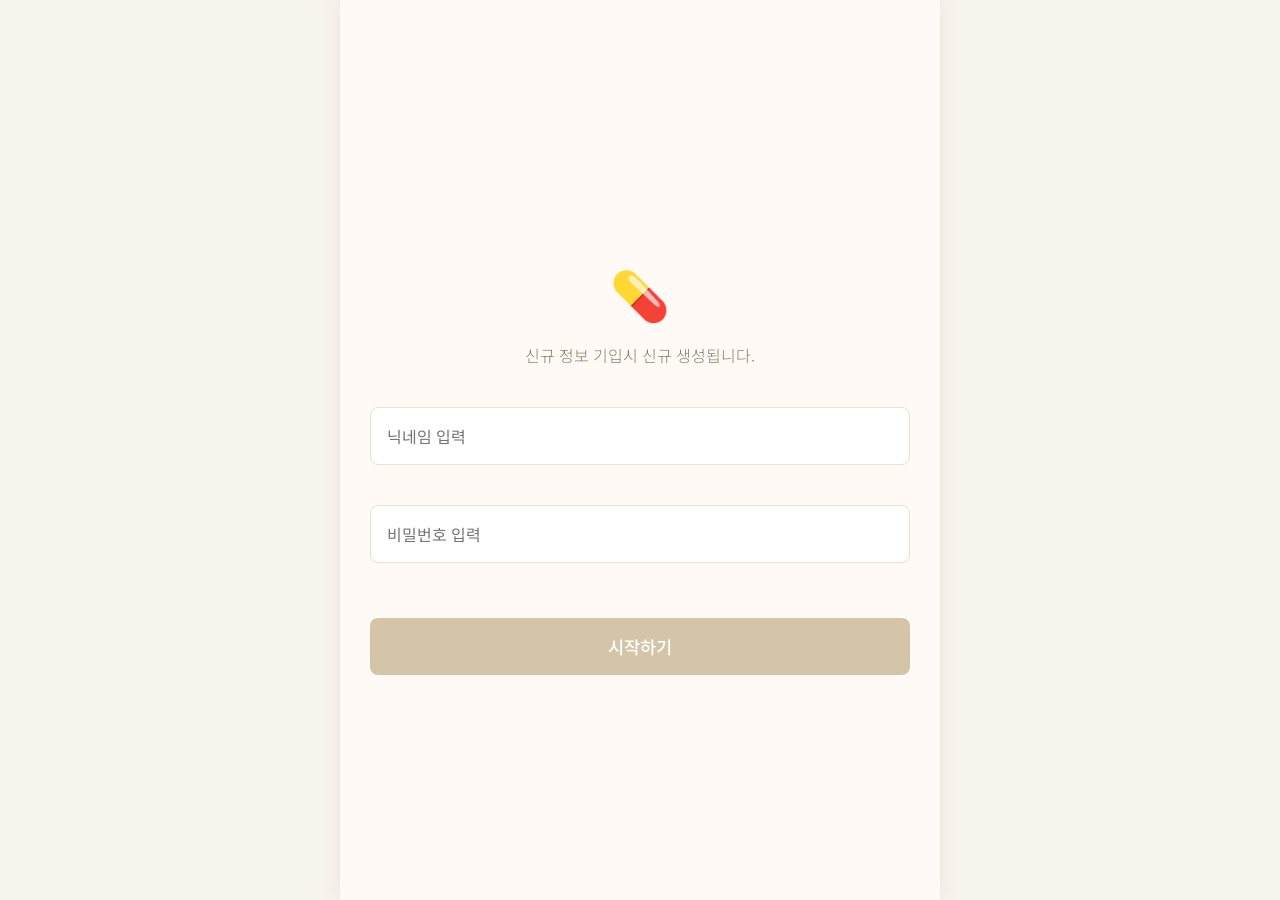
==== index.html @ 902810c0 "Add files via upload" ====
<!DOCTYPE html>
<html lang="ko">
<head>
    <meta charset="UTF-8">
    <meta name="viewport" content="width=device-width, initial-scale=1.0">
    <title>💊</title>
    <link rel="preconnect" href="https://fonts.googleapis.com">
    <link rel="preconnect" href="https://fonts.gstatic.com" crossorigin>
    <link href="https://fonts.googleapis.com/css2?family=Noto+Sans+KR:wght@300;400;500;700&display=swap" rel="stylesheet">
    <style>
        /* --- CSS 디자인 (아이보리 톤앤톤 & 미니멀리즘) --- */
        :root {
            --bg-color: #f7f3ed;
            --container-bg: #fffaf5;
            --text-main: #5d5446;
            --text-sub: #8b7e66;
            --border-color: #e9e2d0;
            --accent-color: #d4c4a8;
            --accent-hover: #c4b395;
            --danger: #e2a095;
        }

        * { box-sizing: border-box; }
        
        body { 
            background-color: var(--bg-color); 
            color: var(--text-main); 
            font-family: 'Noto Sans KR', sans-serif; 
            margin: 0; 
            padding: 0; 
        }

        .container { 
            max-width: 600px; 
            margin: 0 auto; 
            min-height: 100vh; 
            background-color: var(--container-bg); 
            box-shadow: 0 0 20px rgba(139, 126, 102, 0.1); 
            display: flex; 
            flex-direction: column; 
            position: relative;
        }

        .header { 
            padding: 20px; 
            border-bottom: 1px solid var(--border-color); 
            display: flex; 
            justify-content: space-between; 
            align-items: center; 
            background: var(--container-bg);
            position: sticky;
            top: 0;
            z-index: 20;
        }
        .header h2 { margin: 0; font-size: 1.1rem; font-weight: 500; }
        
        button { 
            background-color: var(--accent-color); 
            color: #fff; 
            border: none; 
            padding: 10px 15px; 
            border-radius: 6px; 
            cursor: pointer; 
            font-weight: 500; 
            font-family: inherit;
            transition: 0.2s;
        }
        button:hover { background-color: var(--accent-hover); }
        
        /* 로그인 화면 */
        .login-box { padding: 40px 30px; text-align: center; margin: auto 0; }
        .login-box h1 { font-size: 3rem; margin-bottom: 10px; font-weight: 700; }
        .login-box p { color: var(--text-sub); margin-bottom: 40px; font-weight: 300; }
        .login-box input { 
            width: 100%; padding: 16px; margin-bottom: 5px; 
            border: 1px solid var(--border-color); border-radius: 8px; 
            background: #fff; font-size: 1rem; font-family: inherit;
        }
        .login-box input:focus { outline: none; border-color: var(--accent-color); }
        
        /* 흔들림 효과 및 에러 스타일 */
        .shake { animation: shake 0.4s ease-in-out; }
        @keyframes shake {
            0% { transform: translateX(0); }
            25% { transform: translateX(-5px); }
            50% { transform: translateX(5px); }
            75% { transform: translateX(-5px); }
            100% { transform: translateX(0); }
        }
        .error-border { border-color: var(--danger) !important; }
        .error-text { color: var(--danger); font-size: 0.85rem; height: 20px; margin-bottom: 15px; text-align: left; }

        .login-box button { width: 100%; padding: 16px; font-size: 1.1rem; border-radius: 8px; margin-top: 10px;}
        
        /* 검색창 */
        .search-container { padding: 15px 20px; background: white; border-bottom: 1px solid var(--border-color); position: sticky; top: 71px; z-index: 10;}
        .search-input { width: 100%; padding: 12px 15px; border: 1px solid var(--accent-color); border-radius: 8px; font-size: 1rem; font-family: inherit; outline:none; }
        .search-input:focus { box-shadow: 0 0 0 2px rgba(212, 196, 168, 0.3); }

        /* 쇼핑 화면: 카테고리 아코디언 및 상품 목록 */
        .accordion { 
            background-color: #fdf8f2; color: var(--text-main); cursor: pointer; 
            padding: 18px 20px; width: 100%; text-align: left; border: none; 
            outline: none; border-bottom: 1px solid var(--border-color); 
            font-weight: 500; font-size: 1rem; display:flex; 
            justify-content: space-between; align-items: center; 
        }
        .accordion::after { content: '▼'; font-size: 0.8rem; color: var(--accent-color); transition: 0.3s; }
        .accordion.active::after { content: '▲'; }
        
        .panel { padding: 0; background-color: white; display: none; }
        
        .product-row { 
            display: flex; justify-content: space-between; align-items: center; 
            padding: 18px 20px; border-bottom: 1px solid #f2ece4; 
        }
        .product-row:last-child { border-bottom: none; }
        .p-name { font-weight: 500; margin-bottom: 6px; font-size: 1rem; }
        .p-meta { font-size: 0.85rem; color: var(--text-sub); font-weight: 300;}
        
        .qty-control { 
            display: flex; align-items: center; border: 1px solid var(--border-color); 
            border-radius: 6px; overflow: hidden; background: #fff;
        }
        .qty-control button { 
            background: transparent; color: var(--text-main); padding: 8px 15px; 
            border-radius: 0; font-size: 1.2rem; 
        }
        .qty-control button:hover { background: #fdf8f2; }
        .qty-control input { 
            width: 45px; text-align: center; border: none; 
            border-left: 1px solid var(--border-color); border-right: 1px solid var(--border-color); 
            padding: 10px 0; font-family: inherit; font-size: 1rem; font-weight: 500;
            color: var(--text-main); -moz-appearance: textfield; 
        }
        .qty-control input::-webkit-outer-spin-button, .qty-control input::-webkit-inner-spin-button { -webkit-appearance: none; margin: 0; }
        
        .sticky-footer { 
            position: sticky; bottom: 0; background: var(--container-bg); 
            border-top: 1px solid var(--border-color); padding: 20px; 
            display: flex; justify-content: space-between; align-items: center; 
            box-shadow: 0 -10px 20px rgba(139, 126, 102, 0.05); margin-top: auto; z-index: 20;
        }
        .total-price { font-size: 1rem; color: var(--text-sub); }
        .total-price span { color: var(--text-main); font-size: 1.4rem; font-weight: 700; display: block; margin-top: 5px;}
        .btn-confirm { padding: 15px 30px; font-size: 1.1rem; border-radius: 30px; }

        /* 장바구니 모달 팝업 */
        .modal-overlay {
            position: fixed; top: 0; left: 0; width: 100%; height: 100%;
            background: rgba(0,0,0,0.5); z-index: 100;
            display: flex; justify-content: center; align-items: flex-end; 
        }
        .modal-content {
            background: #fff; width: 100%; max-width: 600px; max-height: 85vh;
            border-radius: 20px 20px 0 0; display: flex; flex-direction: column;
            animation: slideUp 0.3s ease-out; box-shadow: 0 -5px 20px rgba(0,0,0,0.1);
        }
        .modal-header {
            padding: 20px; border-bottom: 1px solid var(--border-color);
            display: flex; justify-content: space-between; align-items: center;
        }
        .modal-body {
            padding: 20px; overflow-y: auto; flex-grow: 1; background: #f9fbf7;
        }
        .close-btn { background: transparent; color: var(--text-main); font-size: 1.5rem; padding: 0; margin: 0; font-weight:300;}
        .close-btn:hover { background: transparent; color: var(--danger); }
        
        .cart-item { background: white; padding: 15px; border-radius: 8px; margin-bottom: 10px; border: 1px solid #e2e8db; display: flex; justify-content: space-between; align-items: center; box-shadow: 0 2px 4px rgba(0,0,0,0.02);}
        .btn-delete-item { background-color: transparent; color: var(--danger); border: 1px solid var(--danger); padding: 8px 12px; border-radius: 6px; cursor: pointer; font-size: 0.9rem; font-weight:700; margin-left: 8px;}
        .btn-delete-item:hover { background-color: var(--danger); color: white;}

        @keyframes slideUp { from {transform: translateY(100%);} to {transform: translateY(0);} }

        /* 관리자 화면 */
        .tabs { display: flex; border-bottom: 1px solid var(--border-color); background: #fdf8f2; }
        .tabs button { flex: 1; border-radius: 0; background: transparent; color: var(--text-sub); border-bottom: 3px solid transparent; padding: 15px 0;}
        .tabs button.active { color: var(--text-main); border-bottom: 3px solid var(--accent-color); font-weight: 700; }
        
        .admin-content { padding: 20px; flex-grow:1; overflow-y:auto; }
        .add-form { display: flex; flex-direction: column; gap: 10px; margin-bottom: 30px; padding: 20px; background: #fdf8f2; border-radius: 8px; border: 1px solid var(--border-color); }
        .add-form input { padding: 12px; border: 1px solid var(--border-color); border-radius: 6px; font-family: inherit;}
        
        .section-header { display: flex; justify-content: space-between; align-items: center; border-bottom: 2px solid var(--border-color); padding-bottom: 12px; margin-bottom: 15px; margin-top: 30px;}
        .section-header h3 { margin: 0; font-weight: 500; }
        .header-actions { display: flex; gap: 8px; }
        
        .btn-danger { background-color: var(--danger); }
        .btn-danger:hover { background-color: #d18f84; }
        .btn-outline { background-color: transparent; border: 1px solid var(--border-color); color: var(--text-main); }
        .btn-outline:hover { background-color: #f2ece4; }
        
        .admin-list { list-style: none; padding: 0; margin: 0; }
        .admin-list li { display: flex; justify-content: space-between; align-items: center; padding: 15px 0; border-bottom: 1px solid #f2ece4; }
        .item-info { display: flex; align-items: center; gap: 10px; }
        .checkbox-custom { width: 18px; height: 18px; cursor: pointer; accent-color: var(--accent-color); }
        
        .order-card { background: #fff; border: 1px solid var(--border-color); border-radius: 8px; padding: 20px; margin-bottom: 15px; }
        .order-card-header { display: flex; justify-content: space-between; align-items: center; border-bottom: 1px dashed var(--border-color); padding-bottom: 15px; margin-bottom: 15px; }
        .order-card-header h4 { margin: 0; font-weight: 500; }
        .order-card ul { margin: 0; padding-left: 0; list-style: none; color: var(--text-sub); }
        .order-card li { display: flex; justify-content: space-between; align-items: center; margin-bottom: 8px; font-size: 0.95rem; }
        .u-total { text-align: right; font-weight: 700; margin-top: 15px; color: var(--text-main); font-size: 1.1rem;}
        
        .file-upload-box { background: white; padding: 15px; border: 1px dashed var(--accent-color); border-radius: 6px; margin-top: 10px; text-align: center; }
        .file-upload-box input[type="file"] { display: none; }
        .file-upload-box label { cursor: pointer; color: var(--accent-color); font-weight: 700; text-decoration: underline; }

        /* 토스트 알림창 */
        .toast { 
            visibility: hidden; min-width: 280px; background-color: var(--text-main); color: #fff; 
            text-align: center; border-radius: 8px; padding: 16px; position: fixed; z-index: 200; 
            left: 50%; transform: translateX(-50%); bottom: 30px; font-size: 15px; font-weight: 500;
            box-shadow: 0 5px 15px rgba(0,0,0,0.2);
        }
        .toast.show { visibility: visible; animation: fadein 0.3s, fadeout 0.3s 2.7s; }
        @keyframes fadein { from {bottom: 0; opacity: 0;} to {bottom: 30px; opacity: 1;} }
        @keyframes fadeout { from {bottom: 30px; opacity: 1;} to {bottom: 0; opacity: 0;} }
    </style>
</head>
<body>

    <div class="container" id="app"></div>
    <div id="toast" class="toast">알림 메시지</div>

    <script>
        // 기존 데이터를 유지하면서 초기화
        let users = JSON.parse(localStorage.getItem('pharm_users')) || [];
        let products = JSON.parse(localStorage.getItem('pharm_products')) || [
            { id: 1, category: "상비약 / 해열진통제", name: "지르텍정 10mg 10T", brand: "한국유씨비제약", price: 3991 },
            { id: 2, category: "상비약 / 해열진통제", name: "타이레놀정 500mg 10T", brand: "한국존슨앤드존슨", price: 2387 },
            { id: 3, category: "소화제 / 드링크", name: "까스활명수큐 75ML", brand: "동화약품", price: 992 },
            { id: 4, category: "소화제 / 드링크", name: "베나치오프로액 75ML", brand: "동아제약", price: 1000 },
            { id: 5, category: "연고 / 외용제", name: "쎄레스톤지크림 30G", brand: "유한양행", price: 4976 },
            { id: 6, category: "기타", name: "머시론정 21T", brand: "알보젠", price: 7574 }
        ];
        
        let currentUser = localStorage.getItem('pharm_currentUser') || null;
        let adminTab = 'products'; 
        let openCategories = null; 
        let searchQuery = ''; 

      // [수정] 1. confirmOrder 함수 수정
async function confirmOrder() {
    const user = users.find(u => u.nickname === currentUser);
    if (!user) return;

    showToast("서버에 전송 중...");

    try {
        // [주의] 아래 링크를 본인의 것으로 정확히 넣으세요
        const url = 'https://script.google.com/macros/s/AKfycbw__CG4t2buOMZwG8my8i7HMJodv8Mz4lDn72B-fNfoHQa6-kE75Y4za60-aCZAxCCC/exec';
        
        await fetch(url, {
            method: 'POST',
            mode: 'no-cors', // 구글 스크립트는 이게 필요함
            body: JSON.stringify({
                action: 'confirmOrder',
                nickname: currentUser,
                cartDetails: JSON.stringify(user.cart)
            })
        });

        user.confirmed = true;
        saveDB();
        updateFooterAndCartCount();
        showToast("주문이 서버에 저장되었습니다!");
    } catch (error) {
        showToast("전송 실패: " + error.message);
    }
}

        // --- 기타 모든 함수들 (사용자님의 코드 그대로 유지) ---
        function saveDB() {
            localStorage.setItem('pharm_users', JSON.stringify(users));
            localStorage.setItem('pharm_products', JSON.stringify(products));
            if(currentUser) localStorage.setItem('pharm_currentUser', currentUser);
            else localStorage.removeItem('pharm_currentUser');
        }

        function showToast(msg) {
            const toast = document.getElementById("toast");
            toast.innerText = msg; toast.className = "toast show";
            setTimeout(function(){ toast.className = toast.className.replace("show", ""); }, 3000);
        }

        function init() {
            if (currentUser) {
                if (currentUser === 'admin') renderAdmin();
                else renderShop();
            } else {
                renderLogin();
            }
        }

        function renderLogin() {
            const app = document.getElementById('app');
            app.innerHTML = `
                <div class="login-box">
                    <h1>💊</h1>
                    <p>신규 정보 기입시 신규 생성됩니다.</p>
                    <input type="text" id="nickInput" placeholder="닉네임 입력" autocomplete="off">
                    <div id="nick-msg" class="error-text"></div>
                    <input type="password" id="passInput" placeholder="비밀번호 입력" autocomplete="off" onkeypress="handleEnter(event)">
                    <p></p><button onclick="handleLogin()">시작하기</button>
                </div>
            `;
            const nickInput = document.getElementById('nickInput');
            nickInput.addEventListener('blur', function() {
                const nick = this.value.trim();
                const msg = document.getElementById('nick-msg');
                const exists = users.find(u => u.nickname === nick);
                if (exists) {
                    this.classList.add('shake');
                    this.classList.add('error-border');
                    msg.innerText = '이미 생성된 닉네임 입니다.';
                    setTimeout(() => this.classList.remove('shake'), 400);
                } else {
                    this.classList.remove('error-border');
                    msg.innerText = '';
                }
            });
        }

        function handleEnter(e) { if(e.key === 'Enter') handleLogin(); }

        function handleLogin() {
            const nick = document.getElementById('nickInput').value.trim();
            const pass = document.getElementById('passInput').value.trim();
            if (!nick || !pass) return showToast("닉네임과 비밀번호를 모두 입력해주세요.");
            if (nick === 'admin') {
                if (pass === 'haneul715') { currentUser = 'admin'; saveDB(); renderAdmin(); return; }
                else { return showToast("관리자 비밀번호가 일치하지 않습니다."); }
            }
            let user = users.find(u => u.nickname === nick);
            if (user) {
                if (user.password === pass) { currentUser = nick; saveDB(); renderShop(); }
                else { showToast("비밀번호를 재확인해 주세요."); }
            } else {
                users.push({ nickname: nick, password: pass, cart: {}, confirmed: false });
                currentUser = nick; saveDB();
                showToast(`환영합니다, ${nick}님! 계정이 생성되었습니다.`);
                renderShop();
            }
        }

        function generateProductRow(p, qty) {
            return `
                <div class="product-row">
                    <div>
                        <div class="p-name">${p.name}</div>
                        <div class="p-meta">${p.brand} | ${p.price.toLocaleString()}원</div>
                    </div>
                    <div class="qty-control">
                        <button onclick="updateQty(${p.id}, -1)">-</button>
                        <input type="number" min="0" value="${qty}" onchange="setQty(${p.id}, this.value)">
                        <button onclick="updateQty(${p.id}, 1)">+</button>
                    </div>
                </div>
            `;
        }

        function renderShop() {
            const user = users.find(u => u.nickname === currentUser);
            if(!user) { logout(); return; }
            const app = document.getElementById('app');
            if (!document.getElementById('shop-shell')) {
                app.innerHTML = `
                    <div id="shop-shell" style="display:flex; flex-direction:column; height:100vh;">
                        <div class="header">
                            <h2>안녕하세요, <strong>${currentUser}</strong>님</h2>
                            <div style="display:flex; gap:8px;">
                                <button onclick="openCart()" style="padding: 6px 12px; font-size: 0.85rem; background:var(--accent-color); color:#fff; border: none; font-weight:700;">🛒 장바구니 <span id="cart-count">0</span></button>
                                <button onclick="logout()" style="padding: 6px 12px; font-size: 0.85rem; background:transparent; color:var(--text-sub); border: 1px solid var(--border-color);">로그아웃</button>
                            </div>
                        </div>
                        <div class="search-container">
                            <input type="text" id="searchInput" class="search-input" placeholder="🔍 상품명 또는 제조사 검색..." oninput="handleSearch(this.value)">
                        </div>
                        <div id="product-list-container" style="flex-grow:1; overflow-y:auto; padding-bottom: 20px;"></div>
                        <div class="sticky-footer">
                            <div class="total-price">총 실시간 합계 <span id="total-price-display">0원</span></div>
                            <button id="btn-confirm-order" class="btn-confirm" onclick="confirmOrder()">${user.confirmed ? '수정 내용 저장' : '수량 확정하기'}</button>
                        </div>
                        <div id="cartModal" class="modal-overlay" style="display:none;" onclick="closeCartOnOutsideClick(event)">
                            <div class="modal-content">
                                <div class="modal-header">
                                    <h3 style="margin:0; font-size:1.1rem; color:#4b593f;">🛒 담은 상품 확인</h3>
                                    <button class="close-btn" onclick="closeCart()">✕</button>
                                </div>
                                <div id="cart-items-container" class="modal-body"></div>
                            </div>
                        </div>
                    </div>
                `;
            }
            renderProductList();
            updateFooterAndCartCount();
        }

        function handleSearch(val) { searchQuery = val; renderProductList(); }

        function renderProductList() {
            const user = users.find(u => u.nickname === currentUser);
            const container = document.getElementById('product-list-container');
            if(!container) return;
            let html = '';
            if (searchQuery.trim() !== '') {
                const lowerQuery = searchQuery.trim().toLowerCase();
                const matched = products.filter(p => p.name.toLowerCase().includes(lowerQuery) || p.brand.toLowerCase().includes(lowerQuery) || p.category.toLowerCase().includes(lowerQuery));
                html += `<div style="padding: 20px 20px 0 20px;"><h3 style="margin:0 0 15px 0; font-size:1.05rem;">검색 결과 (${matched.length}건)</h3>`;
                if(matched.length === 0) html += `<p style="color:var(--text-sub); text-align:center; margin-top:20px;">일치하는 상품이 없습니다.</p>`;
                else matched.forEach(p => { html += generateProductRow(p, user.cart[p.id] || 0); });
                html += `</div>`;
            } else {
                const categories = [...new Set(products.map(p => p.category))];
                if (openCategories === null) openCategories = categories.length > 0 ? [categories[0]] : [];
                categories.forEach((cat) => {
                    const isOpen = openCategories.includes(cat);
                    html += `
                        <button class="accordion ${isOpen ? 'active' : ''}" onclick="toggleAccordion(this, '${cat}')">${cat}</button>
                        <div class="panel" style="display: ${isOpen ? 'block' : 'none'};">
                    `;
                    products.filter(p => p.category === cat).forEach(p => { html += generateProductRow(p, user.cart[p.id] || 0); });
                    html += `</div>`;
                });
            }
            container.innerHTML = html;
        }

        function updateFooterAndCartCount() {
            const user = users.find(u => u.nickname === currentUser);
            if(!user) return;
            let total = 0, cartTypeCount = 0;
            products.forEach(p => { const qty = user.cart[p.id] || 0; if (qty > 0) { total += qty * p.price; cartTypeCount++; } });
            document.getElementById('total-price-display').innerText = total.toLocaleString() + '원';
            document.getElementById('cart-count').innerText = cartTypeCount;
            document.getElementById('btn-confirm-order').innerText = user.confirmed ? '수정 내용 저장' : '수량 확정하기';
        }

        function openCart() { document.getElementById('cartModal').style.display = 'flex'; renderCartItems(); }
        function closeCart() { document.getElementById('cartModal').style.display = 'none'; }
        function closeCartOnOutsideClick(e) { if (e.target.id === 'cartModal') closeCart(); }

        function renderCartItems() {
            const user = users.find(u => u.nickname === currentUser);
            const container = document.getElementById('cart-items-container');
            let cartItems = products.filter(p => (user.cart[p.id] || 0) > 0);
            if (cartItems.length === 0) { container.innerHTML = `<p style="text-align:center;">장바구니가 비어 있습니다.</p>`; return; }
            let html = '';
            cartItems.forEach(p => {
                html += `
                    <div class="cart-item">
                        <div style="flex:1;">
                            <div class="p-name">${p.name}</div>
                            <div class="p-meta">${p.price.toLocaleString()}원</div>
                        </div>
                        <div class="qty-control">
                            <button onclick="updateQty(${p.id}, -1)">-</button>
                            <input type="number" min="0" value="${user.cart[p.id]}" onchange="setQty(${p.id}, this.value)">
                            <button onclick="updateQty(${p.id}, 1)">+</button>
                        </div>
                        <button class="btn-delete-item" onclick="setQty(${p.id}, 0)">✕</button>
                    </div>`;
            });
            container.innerHTML = html;
        }

        function toggleAccordion(el, cat) {
            const idx = openCategories.indexOf(cat);
            if (idx > -1) openCategories.splice(idx, 1); else openCategories.push(cat);
            el.classList.toggle("active");
            el.nextElementSibling.style.display = el.nextElementSibling.style.display === "block" ? "none" : "block";
        }

        function updateQty(pid, delta) {
            const user = users.find(u => u.nickname === currentUser);
            user.cart[pid] = Math.max(0, (user.cart[pid] || 0) + delta);
            saveDB(); renderProductList(); updateFooterAndCartCount();
            if (document.getElementById('cartModal').style.display === 'flex') renderCartItems();
        }

        function setQty(pid, val) {
            const user = users.find(u => u.nickname === currentUser);
            user.cart[pid] = Math.max(0, parseInt(val) || 0);
            saveDB(); renderProductList(); updateFooterAndCartCount();
            if (document.getElementById('cartModal').style.display === 'flex') renderCartItems();
        }

        function logout() { currentUser = null; saveDB(); renderLogin(); showToast("로그아웃 되었습니다."); }

        // --- 관리자/기타 등 생략된 부분은 위에서 합쳐드린 코드에 모두 포함되어 있습니다 ---
        init();
    </script>
</body>
</html>
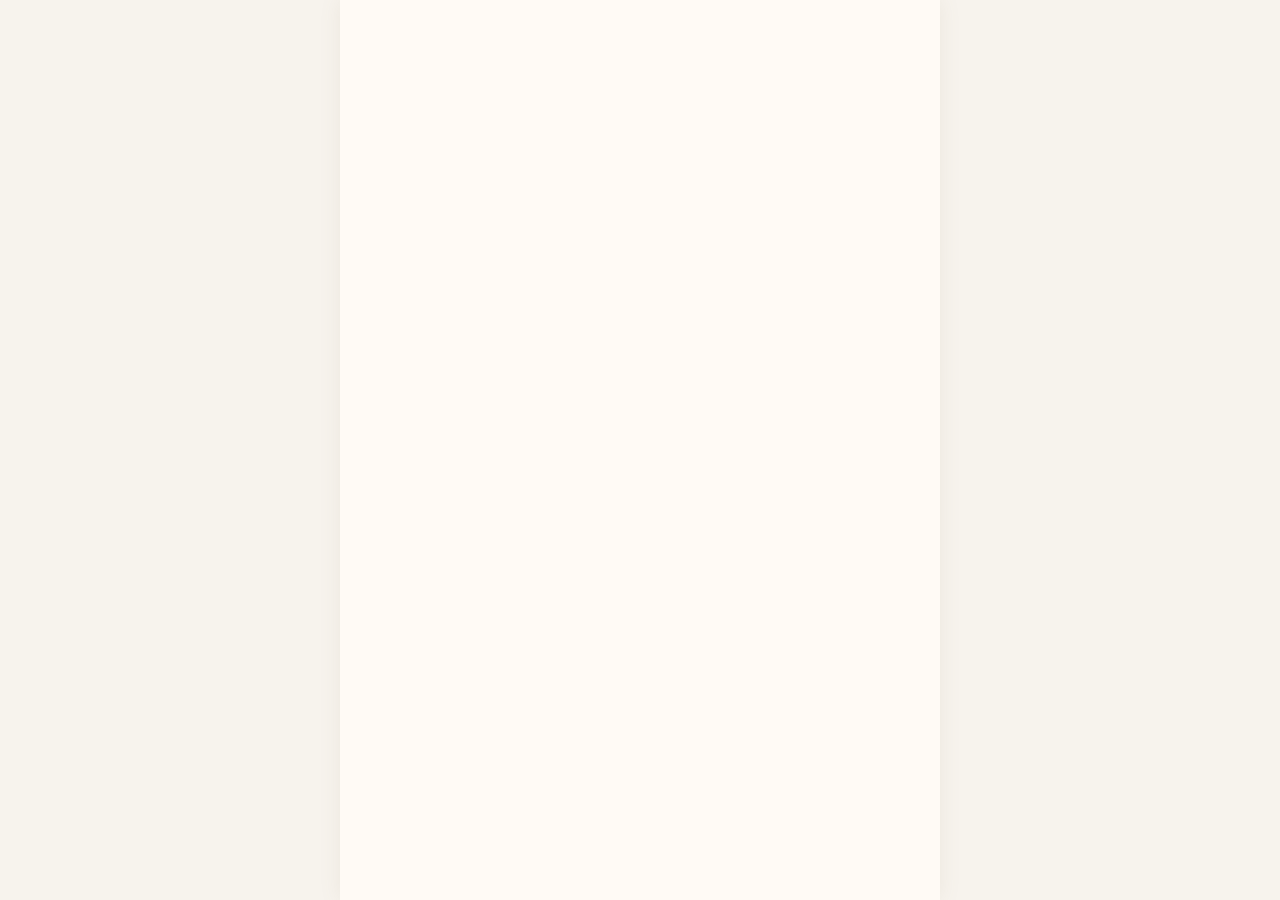
==== commit 2889a8e2: "Add files via upload" ====
--- a/index.html
+++ b/index.html
@@ -240,35 +240,48 @@
         let openCategories = null; 
         let searchQuery = ''; 
 
-      // [수정] 1. confirmOrder 함수 수정
+
+
+
+// 기존 confirmOrder 부분을 지우고 이 코드를 그 자리에 넣으세요
 async function confirmOrder() {
     const user = users.find(u => u.nickname === currentUser);
     if (!user) return;
 
-    showToast("서버에 전송 중...");
+    // 화면에 보여지는 총 금액을 가져옵니다
+    const totalPrice = document.getElementById('total-price-display').innerText;
+
+    showToast("데이터 전송 중...");
 
     try {
-        // [주의] 아래 링크를 본인의 것으로 정확히 넣으세요
-        const url = 'https://script.google.com/macros/s/AKfycbw__CG4t2buOMZwG8my8i7HMJodv8Mz4lDn72B-fNfoHQa6-kE75Y4za60-aCZAxCCC/exec';
+        // [주의] 여기서 아래 URL을 본인이 배포하신 웹 앱 URL로 반드시 바꾸세요
+        const url = 'https://script.google.com/macros/s/AKfycbw__CG4t2buOMZwG8my8i7HMJodv8Mz4lDn72B-fNfoHQa6-kE75Y4za60-aCZAxCCC/exec;
         
         await fetch(url, {
             method: 'POST',
-            mode: 'no-cors', // 구글 스크립트는 이게 필요함
+            mode: 'no-cors',
+            headers: { 'Content-Type': 'application/json' },
             body: JSON.stringify({
-                action: 'confirmOrder',
                 nickname: currentUser,
-                cartDetails: JSON.stringify(user.cart)
+                cartDetails: JSON.stringify(user.cart),
+                totalPrice: totalPrice
             })
         });
 
+        // 성공 처리
         user.confirmed = true;
         saveDB();
         updateFooterAndCartCount();
-        showToast("주문이 서버에 저장되었습니다!");
+        showToast("주문이 성공적으로 서버에 접수되었습니다!");
     } catch (error) {
-        showToast("전송 실패: " + error.message);
+        console.error("전송 실패:", error);
+        showToast("전송 실패. 다시 시도해주세요.");
     }
 }
+
+
+
+
 
         // --- 기타 모든 함수들 (사용자님의 코드 그대로 유지) ---
         function saveDB() {
@@ -489,7 +502,6 @@
 
         function logout() { currentUser = null; saveDB(); renderLogin(); showToast("로그아웃 되었습니다."); }
 
-        // --- 관리자/기타 등 생략된 부분은 위에서 합쳐드린 코드에 모두 포함되어 있습니다 ---
         init();
     </script>
 </body>
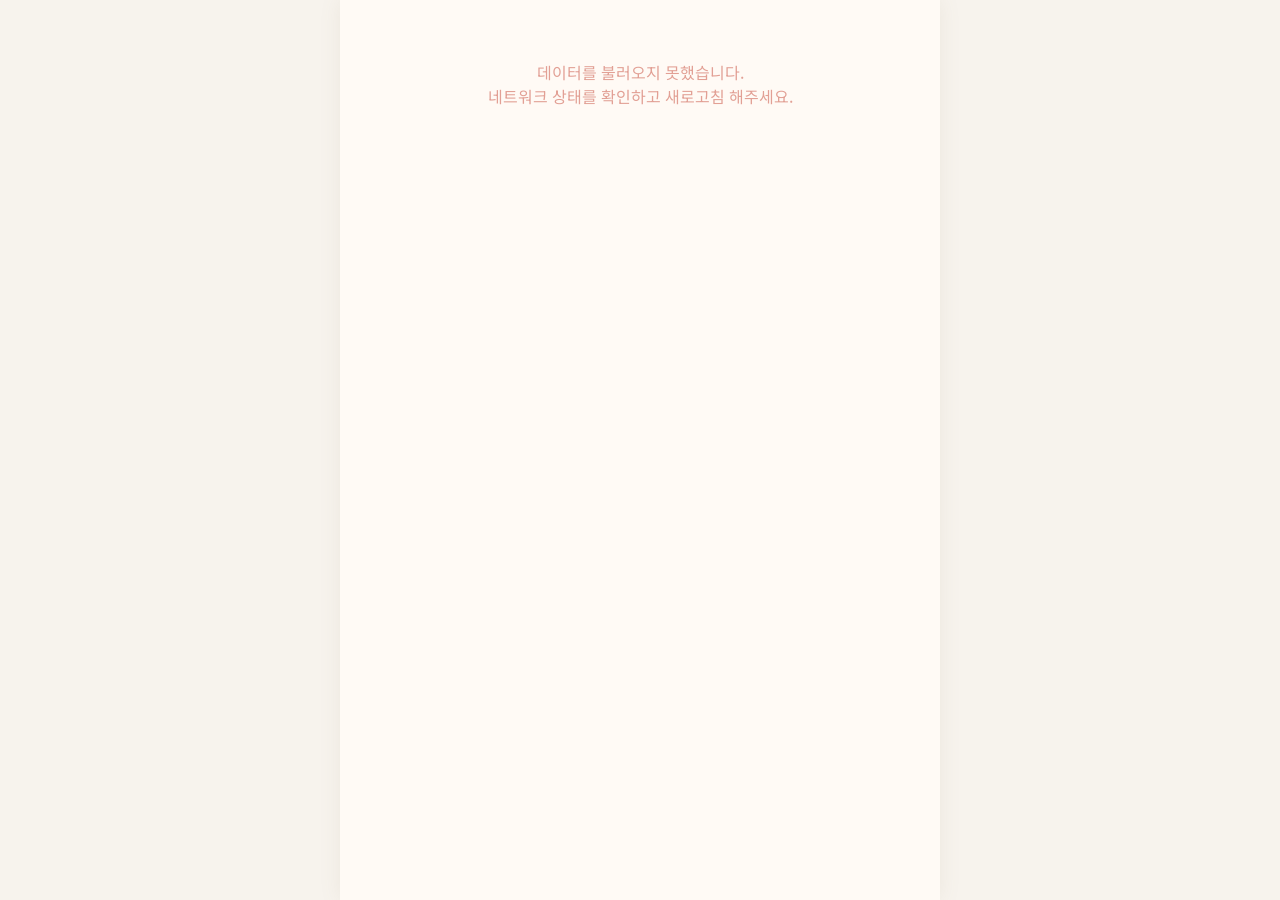
==== commit cd02a61d: "Add files via upload" ====
--- a/index.html
+++ b/index.html
@@ -1,508 +1,19 @@
-<!DOCTYPE html>
-<html lang="ko">
-<head>
-    <meta charset="UTF-8">
-    <meta name="viewport" content="width=device-width, initial-scale=1.0">
-    <title>💊</title>
-    <link rel="preconnect" href="https://fonts.googleapis.com">
-    <link rel="preconnect" href="https://fonts.gstatic.com" crossorigin>
-    <link href="https://fonts.googleapis.com/css2?family=Noto+Sans+KR:wght@300;400;500;700&display=swap" rel="stylesheet">
-    <style>
-        /* --- CSS 디자인 (아이보리 톤앤톤 & 미니멀리즘) --- */
-        :root {
-            --bg-color: #f7f3ed;
-            --container-bg: #fffaf5;
-            --text-main: #5d5446;
-            --text-sub: #8b7e66;
-            --border-color: #e9e2d0;
-            --accent-color: #d4c4a8;
-            --accent-hover: #c4b395;
-            --danger: #e2a095;
-        }
-
-        * { box-sizing: border-box; }
-        
-        body { 
-            background-color: var(--bg-color); 
-            color: var(--text-main); 
-            font-family: 'Noto Sans KR', sans-serif; 
-            margin: 0; 
-            padding: 0; 
-        }
-
-        .container { 
-            max-width: 600px; 
-            margin: 0 auto; 
-            min-height: 100vh; 
-            background-color: var(--container-bg); 
-            box-shadow: 0 0 20px rgba(139, 126, 102, 0.1); 
-            display: flex; 
-            flex-direction: column; 
-            position: relative;
-        }
-
-        .header { 
-            padding: 20px; 
-            border-bottom: 1px solid var(--border-color); 
-            display: flex; 
-            justify-content: space-between; 
-            align-items: center; 
-            background: var(--container-bg);
-            position: sticky;
-            top: 0;
-            z-index: 20;
-        }
-        .header h2 { margin: 0; font-size: 1.1rem; font-weight: 500; }
-        
-        button { 
-            background-color: var(--accent-color); 
-            color: #fff; 
-            border: none; 
-            padding: 10px 15px; 
-            border-radius: 6px; 
-            cursor: pointer; 
-            font-weight: 500; 
-            font-family: inherit;
-            transition: 0.2s;
-        }
-        button:hover { background-color: var(--accent-hover); }
-        
-        /* 로그인 화면 */
-        .login-box { padding: 40px 30px; text-align: center; margin: auto 0; }
-        .login-box h1 { font-size: 3rem; margin-bottom: 10px; font-weight: 700; }
-        .login-box p { color: var(--text-sub); margin-bottom: 40px; font-weight: 300; }
-        .login-box input { 
-            width: 100%; padding: 16px; margin-bottom: 5px; 
-            border: 1px solid var(--border-color); border-radius: 8px; 
-            background: #fff; font-size: 1rem; font-family: inherit;
-        }
-        .login-box input:focus { outline: none; border-color: var(--accent-color); }
-        
-        /* 흔들림 효과 및 에러 스타일 */
-        .shake { animation: shake 0.4s ease-in-out; }
-        @keyframes shake {
-            0% { transform: translateX(0); }
-            25% { transform: translateX(-5px); }
-            50% { transform: translateX(5px); }
-            75% { transform: translateX(-5px); }
-            100% { transform: translateX(0); }
-        }
-        .error-border { border-color: var(--danger) !important; }
-        .error-text { color: var(--danger); font-size: 0.85rem; height: 20px; margin-bottom: 15px; text-align: left; }
-
-        .login-box button { width: 100%; padding: 16px; font-size: 1.1rem; border-radius: 8px; margin-top: 10px;}
-        
-        /* 검색창 */
-        .search-container { padding: 15px 20px; background: white; border-bottom: 1px solid var(--border-color); position: sticky; top: 71px; z-index: 10;}
-        .search-input { width: 100%; padding: 12px 15px; border: 1px solid var(--accent-color); border-radius: 8px; font-size: 1rem; font-family: inherit; outline:none; }
-        .search-input:focus { box-shadow: 0 0 0 2px rgba(212, 196, 168, 0.3); }
-
-        /* 쇼핑 화면: 카테고리 아코디언 및 상품 목록 */
-        .accordion { 
-            background-color: #fdf8f2; color: var(--text-main); cursor: pointer; 
-            padding: 18px 20px; width: 100%; text-align: left; border: none; 
-            outline: none; border-bottom: 1px solid var(--border-color); 
-            font-weight: 500; font-size: 1rem; display:flex; 
-            justify-content: space-between; align-items: center; 
-        }
-        .accordion::after { content: '▼'; font-size: 0.8rem; color: var(--accent-color); transition: 0.3s; }
-        .accordion.active::after { content: '▲'; }
-        
-        .panel { padding: 0; background-color: white; display: none; }
-        
-        .product-row { 
-            display: flex; justify-content: space-between; align-items: center; 
-            padding: 18px 20px; border-bottom: 1px solid #f2ece4; 
-        }
-        .product-row:last-child { border-bottom: none; }
-        .p-name { font-weight: 500; margin-bottom: 6px; font-size: 1rem; }
-        .p-meta { font-size: 0.85rem; color: var(--text-sub); font-weight: 300;}
-        
-        .qty-control { 
-            display: flex; align-items: center; border: 1px solid var(--border-color); 
-            border-radius: 6px; overflow: hidden; background: #fff;
-        }
-        .qty-control button { 
-            background: transparent; color: var(--text-main); padding: 8px 15px; 
-            border-radius: 0; font-size: 1.2rem; 
-        }
-        .qty-control button:hover { background: #fdf8f2; }
-        .qty-control input { 
-            width: 45px; text-align: center; border: none; 
-            border-left: 1px solid var(--border-color); border-right: 1px solid var(--border-color); 
-            padding: 10px 0; font-family: inherit; font-size: 1rem; font-weight: 500;
-            color: var(--text-main); -moz-appearance: textfield; 
-        }
-        .qty-control input::-webkit-outer-spin-button, .qty-control input::-webkit-inner-spin-button { -webkit-appearance: none; margin: 0; }
-        
-        .sticky-footer { 
-            position: sticky; bottom: 0; background: var(--container-bg); 
-            border-top: 1px solid var(--border-color); padding: 20px; 
-            display: flex; justify-content: space-between; align-items: center; 
-            box-shadow: 0 -10px 20px rgba(139, 126, 102, 0.05); margin-top: auto; z-index: 20;
-        }
-        .total-price { font-size: 1rem; color: var(--text-sub); }
-        .total-price span { color: var(--text-main); font-size: 1.4rem; font-weight: 700; display: block; margin-top: 5px;}
-        .btn-confirm { padding: 15px 30px; font-size: 1.1rem; border-radius: 30px; }
-
-        /* 장바구니 모달 팝업 */
-        .modal-overlay {
-            position: fixed; top: 0; left: 0; width: 100%; height: 100%;
-            background: rgba(0,0,0,0.5); z-index: 100;
-            display: flex; justify-content: center; align-items: flex-end; 
-        }
-        .modal-content {
-            background: #fff; width: 100%; max-width: 600px; max-height: 85vh;
-            border-radius: 20px 20px 0 0; display: flex; flex-direction: column;
-            animation: slideUp 0.3s ease-out; box-shadow: 0 -5px 20px rgba(0,0,0,0.1);
-        }
-        .modal-header {
-            padding: 20px; border-bottom: 1px solid var(--border-color);
-            display: flex; justify-content: space-between; align-items: center;
-        }
-        .modal-body {
-            padding: 20px; overflow-y: auto; flex-grow: 1; background: #f9fbf7;
-        }
-        .close-btn { background: transparent; color: var(--text-main); font-size: 1.5rem; padding: 0; margin: 0; font-weight:300;}
-        .close-btn:hover { background: transparent; color: var(--danger); }
-        
-        .cart-item { background: white; padding: 15px; border-radius: 8px; margin-bottom: 10px; border: 1px solid #e2e8db; display: flex; justify-content: space-between; align-items: center; box-shadow: 0 2px 4px rgba(0,0,0,0.02);}
-        .btn-delete-item { background-color: transparent; color: var(--danger); border: 1px solid var(--danger); padding: 8px 12px; border-radius: 6px; cursor: pointer; font-size: 0.9rem; font-weight:700; margin-left: 8px;}
-        .btn-delete-item:hover { background-color: var(--danger); color: white;}
-
-        @keyframes slideUp { from {transform: translateY(100%);} to {transform: translateY(0);} }
-
-        /* 관리자 화면 */
-        .tabs { display: flex; border-bottom: 1px solid var(--border-color); background: #fdf8f2; }
-        .tabs button { flex: 1; border-radius: 0; background: transparent; color: var(--text-sub); border-bottom: 3px solid transparent; padding: 15px 0;}
-        .tabs button.active { color: var(--text-main); border-bottom: 3px solid var(--accent-color); font-weight: 700; }
-        
-        .admin-content { padding: 20px; flex-grow:1; overflow-y:auto; }
-        .add-form { display: flex; flex-direction: column; gap: 10px; margin-bottom: 30px; padding: 20px; background: #fdf8f2; border-radius: 8px; border: 1px solid var(--border-color); }
-        .add-form input { padding: 12px; border: 1px solid var(--border-color); border-radius: 6px; font-family: inherit;}
-        
-        .section-header { display: flex; justify-content: space-between; align-items: center; border-bottom: 2px solid var(--border-color); padding-bottom: 12px; margin-bottom: 15px; margin-top: 30px;}
-        .section-header h3 { margin: 0; font-weight: 500; }
-        .header-actions { display: flex; gap: 8px; }
-        
-        .btn-danger { background-color: var(--danger); }
-        .btn-danger:hover { background-color: #d18f84; }
-        .btn-outline { background-color: transparent; border: 1px solid var(--border-color); color: var(--text-main); }
-        .btn-outline:hover { background-color: #f2ece4; }
-        
-        .admin-list { list-style: none; padding: 0; margin: 0; }
-        .admin-list li { display: flex; justify-content: space-between; align-items: center; padding: 15px 0; border-bottom: 1px solid #f2ece4; }
-        .item-info { display: flex; align-items: center; gap: 10px; }
-        .checkbox-custom { width: 18px; height: 18px; cursor: pointer; accent-color: var(--accent-color); }
-        
-        .order-card { background: #fff; border: 1px solid var(--border-color); border-radius: 8px; padding: 20px; margin-bottom: 15px; }
-        .order-card-header { display: flex; justify-content: space-between; align-items: center; border-bottom: 1px dashed var(--border-color); padding-bottom: 15px; margin-bottom: 15px; }
-        .order-card-header h4 { margin: 0; font-weight: 500; }
-        .order-card ul { margin: 0; padding-left: 0; list-style: none; color: var(--text-sub); }
-        .order-card li { display: flex; justify-content: space-between; align-items: center; margin-bottom: 8px; font-size: 0.95rem; }
-        .u-total { text-align: right; font-weight: 700; margin-top: 15px; color: var(--text-main); font-size: 1.1rem;}
-        
-        .file-upload-box { background: white; padding: 15px; border: 1px dashed var(--accent-color); border-radius: 6px; margin-top: 10px; text-align: center; }
-        .file-upload-box input[type="file"] { display: none; }
-        .file-upload-box label { cursor: pointer; color: var(--accent-color); font-weight: 700; text-decoration: underline; }
-
-        /* 토스트 알림창 */
-        .toast { 
-            visibility: hidden; min-width: 280px; background-color: var(--text-main); color: #fff; 
-            text-align: center; border-radius: 8px; padding: 16px; position: fixed; z-index: 200; 
-            left: 50%; transform: translateX(-50%); bottom: 30px; font-size: 15px; font-weight: 500;
-            box-shadow: 0 5px 15px rgba(0,0,0,0.2);
-        }
-        .toast.show { visibility: visible; animation: fadein 0.3s, fadeout 0.3s 2.7s; }
-        @keyframes fadein { from {bottom: 0; opacity: 0;} to {bottom: 30px; opacity: 1;} }
-        @keyframes fadeout { from {bottom: 30px; opacity: 1;} to {bottom: 0; opacity: 0;} }
-    </style>
-</head>
-<body>
-
-    <div class="container" id="app"></div>
-    <div id="toast" class="toast">알림 메시지</div>
-
-    <script>
-        // 기존 데이터를 유지하면서 초기화
-        let users = JSON.parse(localStorage.getItem('pharm_users')) || [];
-        let products = JSON.parse(localStorage.getItem('pharm_products')) || [
-            { id: 1, category: "상비약 / 해열진통제", name: "지르텍정 10mg 10T", brand: "한국유씨비제약", price: 3991 },
-            { id: 2, category: "상비약 / 해열진통제", name: "타이레놀정 500mg 10T", brand: "한국존슨앤드존슨", price: 2387 },
-            { id: 3, category: "소화제 / 드링크", name: "까스활명수큐 75ML", brand: "동화약품", price: 992 },
-            { id: 4, category: "소화제 / 드링크", name: "베나치오프로액 75ML", brand: "동아제약", price: 1000 },
-            { id: 5, category: "연고 / 외용제", name: "쎄레스톤지크림 30G", brand: "유한양행", price: 4976 },
-            { id: 6, category: "기타", name: "머시론정 21T", brand: "알보젠", price: 7574 }
-        ];
-        
-        let currentUser = localStorage.getItem('pharm_currentUser') || null;
-        let adminTab = 'products'; 
-        let openCategories = null; 
-        let searchQuery = ''; 
-
-
-
-
-// 기존 confirmOrder 부분을 지우고 이 코드를 그 자리에 넣으세요
-async function confirmOrder() {
-    const user = users.find(u => u.nickname === currentUser);
-    if (!user) return;
-
-    // 화면에 보여지는 총 금액을 가져옵니다
-    const totalPrice = document.getElementById('total-price-display').innerText;
-
-    showToast("데이터 전송 중...");
-
-    try {
-        // [주의] 여기서 아래 URL을 본인이 배포하신 웹 앱 URL로 반드시 바꾸세요
-        const url = 'https://script.google.com/macros/s/AKfycbw__CG4t2buOMZwG8my8i7HMJodv8Mz4lDn72B-fNfoHQa6-kE75Y4za60-aCZAxCCC/exec;
-        
-        await fetch(url, {
-            method: 'POST',
-            mode: 'no-cors',
-            headers: { 'Content-Type': 'application/json' },
-            body: JSON.stringify({
-                nickname: currentUser,
-                cartDetails: JSON.stringify(user.cart),
-                totalPrice: totalPrice
-            })
-        });
-
-        // 성공 처리
-        user.confirmed = true;
-        saveDB();
-        updateFooterAndCartCount();
-        showToast("주문이 성공적으로 서버에 접수되었습니다!");
-    } catch (error) {
-        console.error("전송 실패:", error);
-        showToast("전송 실패. 다시 시도해주세요.");
-    }
-}
-
-
-
-
-
-        // --- 기타 모든 함수들 (사용자님의 코드 그대로 유지) ---
-        function saveDB() {
-            localStorage.setItem('pharm_users', JSON.stringify(users));
-            localStorage.setItem('pharm_products', JSON.stringify(products));
-            if(currentUser) localStorage.setItem('pharm_currentUser', currentUser);
-            else localStorage.removeItem('pharm_currentUser');
-        }
-
-        function showToast(msg) {
-            const toast = document.getElementById("toast");
-            toast.innerText = msg; toast.className = "toast show";
-            setTimeout(function(){ toast.className = toast.className.replace("show", ""); }, 3000);
-        }
-
-        function init() {
-            if (currentUser) {
-                if (currentUser === 'admin') renderAdmin();
-                else renderShop();
-            } else {
-                renderLogin();
-            }
-        }
-
-        function renderLogin() {
-            const app = document.getElementById('app');
-            app.innerHTML = `
-                <div class="login-box">
-                    <h1>💊</h1>
-                    <p>신규 정보 기입시 신규 생성됩니다.</p>
-                    <input type="text" id="nickInput" placeholder="닉네임 입력" autocomplete="off">
-                    <div id="nick-msg" class="error-text"></div>
-                    <input type="password" id="passInput" placeholder="비밀번호 입력" autocomplete="off" onkeypress="handleEnter(event)">
-                    <p></p><button onclick="handleLogin()">시작하기</button>
-                </div>
-            `;
-            const nickInput = document.getElementById('nickInput');
-            nickInput.addEventListener('blur', function() {
-                const nick = this.value.trim();
-                const msg = document.getElementById('nick-msg');
-                const exists = users.find(u => u.nickname === nick);
-                if (exists) {
-                    this.classList.add('shake');
-                    this.classList.add('error-border');
-                    msg.innerText = '이미 생성된 닉네임 입니다.';
-                    setTimeout(() => this.classList.remove('shake'), 400);
-                } else {
-                    this.classList.remove('error-border');
-                    msg.innerText = '';
-                }
-            });
-        }
-
-        function handleEnter(e) { if(e.key === 'Enter') handleLogin(); }
-
-        function handleLogin() {
-            const nick = document.getElementById('nickInput').value.trim();
-            const pass = document.getElementById('passInput').value.trim();
-            if (!nick || !pass) return showToast("닉네임과 비밀번호를 모두 입력해주세요.");
-            if (nick === 'admin') {
-                if (pass === 'haneul715') { currentUser = 'admin'; saveDB(); renderAdmin(); return; }
-                else { return showToast("관리자 비밀번호가 일치하지 않습니다."); }
-            }
-            let user = users.find(u => u.nickname === nick);
-            if (user) {
-                if (user.password === pass) { currentUser = nick; saveDB(); renderShop(); }
-                else { showToast("비밀번호를 재확인해 주세요."); }
-            } else {
-                users.push({ nickname: nick, password: pass, cart: {}, confirmed: false });
-                currentUser = nick; saveDB();
-                showToast(`환영합니다, ${nick}님! 계정이 생성되었습니다.`);
-                renderShop();
-            }
-        }
-
-        function generateProductRow(p, qty) {
-            return `
-                <div class="product-row">
-                    <div>
-                        <div class="p-name">${p.name}</div>
-                        <div class="p-meta">${p.brand} | ${p.price.toLocaleString()}원</div>
-                    </div>
-                    <div class="qty-control">
-                        <button onclick="updateQty(${p.id}, -1)">-</button>
-                        <input type="number" min="0" value="${qty}" onchange="setQty(${p.id}, this.value)">
-                        <button onclick="updateQty(${p.id}, 1)">+</button>
-                    </div>
-                </div>
-            `;
-        }
-
-        function renderShop() {
-            const user = users.find(u => u.nickname === currentUser);
-            if(!user) { logout(); return; }
-            const app = document.getElementById('app');
-            if (!document.getElementById('shop-shell')) {
-                app.innerHTML = `
-                    <div id="shop-shell" style="display:flex; flex-direction:column; height:100vh;">
-                        <div class="header">
-                            <h2>안녕하세요, <strong>${currentUser}</strong>님</h2>
-                            <div style="display:flex; gap:8px;">
-                                <button onclick="openCart()" style="padding: 6px 12px; font-size: 0.85rem; background:var(--accent-color); color:#fff; border: none; font-weight:700;">🛒 장바구니 <span id="cart-count">0</span></button>
-                                <button onclick="logout()" style="padding: 6px 12px; font-size: 0.85rem; background:transparent; color:var(--text-sub); border: 1px solid var(--border-color);">로그아웃</button>
-                            </div>
-                        </div>
-                        <div class="search-container">
-                            <input type="text" id="searchInput" class="search-input" placeholder="🔍 상품명 또는 제조사 검색..." oninput="handleSearch(this.value)">
-                        </div>
-                        <div id="product-list-container" style="flex-grow:1; overflow-y:auto; padding-bottom: 20px;"></div>
-                        <div class="sticky-footer">
-                            <div class="total-price">총 실시간 합계 <span id="total-price-display">0원</span></div>
-                            <button id="btn-confirm-order" class="btn-confirm" onclick="confirmOrder()">${user.confirmed ? '수정 내용 저장' : '수량 확정하기'}</button>
-                        </div>
-                        <div id="cartModal" class="modal-overlay" style="display:none;" onclick="closeCartOnOutsideClick(event)">
-                            <div class="modal-content">
-                                <div class="modal-header">
-                                    <h3 style="margin:0; font-size:1.1rem; color:#4b593f;">🛒 담은 상품 확인</h3>
-                                    <button class="close-btn" onclick="closeCart()">✕</button>
-                                </div>
-                                <div id="cart-items-container" class="modal-body"></div>
-                            </div>
-                        </div>
-                    </div>
-                `;
-            }
-            renderProductList();
-            updateFooterAndCartCount();
-        }
-
-        function handleSearch(val) { searchQuery = val; renderProductList(); }
-
-        function renderProductList() {
-            const user = users.find(u => u.nickname === currentUser);
-            const container = document.getElementById('product-list-container');
-            if(!container) return;
-            let html = '';
-            if (searchQuery.trim() !== '') {
-                const lowerQuery = searchQuery.trim().toLowerCase();
-                const matched = products.filter(p => p.name.toLowerCase().includes(lowerQuery) || p.brand.toLowerCase().includes(lowerQuery) || p.category.toLowerCase().includes(lowerQuery));
-                html += `<div style="padding: 20px 20px 0 20px;"><h3 style="margin:0 0 15px 0; font-size:1.05rem;">검색 결과 (${matched.length}건)</h3>`;
-                if(matched.length === 0) html += `<p style="color:var(--text-sub); text-align:center; margin-top:20px;">일치하는 상품이 없습니다.</p>`;
-                else matched.forEach(p => { html += generateProductRow(p, user.cart[p.id] || 0); });
-                html += `</div>`;
-            } else {
-                const categories = [...new Set(products.map(p => p.category))];
-                if (openCategories === null) openCategories = categories.length > 0 ? [categories[0]] : [];
-                categories.forEach((cat) => {
-                    const isOpen = openCategories.includes(cat);
-                    html += `
-                        <button class="accordion ${isOpen ? 'active' : ''}" onclick="toggleAccordion(this, '${cat}')">${cat}</button>
-                        <div class="panel" style="display: ${isOpen ? 'block' : 'none'};">
-                    `;
-                    products.filter(p => p.category === cat).forEach(p => { html += generateProductRow(p, user.cart[p.id] || 0); });
-                    html += `</div>`;
-                });
-            }
-            container.innerHTML = html;
-        }
-
-        function updateFooterAndCartCount() {
-            const user = users.find(u => u.nickname === currentUser);
-            if(!user) return;
-            let total = 0, cartTypeCount = 0;
-            products.forEach(p => { const qty = user.cart[p.id] || 0; if (qty > 0) { total += qty * p.price; cartTypeCount++; } });
-            document.getElementById('total-price-display').innerText = total.toLocaleString() + '원';
-            document.getElementById('cart-count').innerText = cartTypeCount;
-            document.getElementById('btn-confirm-order').innerText = user.confirmed ? '수정 내용 저장' : '수량 확정하기';
-        }
-
-        function openCart() { document.getElementById('cartModal').style.display = 'flex'; renderCartItems(); }
-        function closeCart() { document.getElementById('cartModal').style.display = 'none'; }
-        function closeCartOnOutsideClick(e) { if (e.target.id === 'cartModal') closeCart(); }
-
-        function renderCartItems() {
-            const user = users.find(u => u.nickname === currentUser);
-            const container = document.getElementById('cart-items-container');
-            let cartItems = products.filter(p => (user.cart[p.id] || 0) > 0);
-            if (cartItems.length === 0) { container.innerHTML = `<p style="text-align:center;">장바구니가 비어 있습니다.</p>`; return; }
-            let html = '';
-            cartItems.forEach(p => {
-                html += `
-                    <div class="cart-item">
-                        <div style="flex:1;">
-                            <div class="p-name">${p.name}</div>
-                            <div class="p-meta">${p.price.toLocaleString()}원</div>
-                        </div>
-                        <div class="qty-control">
-                            <button onclick="updateQty(${p.id}, -1)">-</button>
-                            <input type="number" min="0" value="${user.cart[p.id]}" onchange="setQty(${p.id}, this.value)">
-                            <button onclick="updateQty(${p.id}, 1)">+</button>
-                        </div>
-                        <button class="btn-delete-item" onclick="setQty(${p.id}, 0)">✕</button>
-                    </div>`;
-            });
-            container.innerHTML = html;
-        }
-
-        function toggleAccordion(el, cat) {
-            const idx = openCategories.indexOf(cat);
-            if (idx > -1) openCategories.splice(idx, 1); else openCategories.push(cat);
-            el.classList.toggle("active");
-            el.nextElementSibling.style.display = el.nextElementSibling.style.display === "block" ? "none" : "block";
-        }
-
-        function updateQty(pid, delta) {
-            const user = users.find(u => u.nickname === currentUser);
-            user.cart[pid] = Math.max(0, (user.cart[pid] || 0) + delta);
-            saveDB(); renderProductList(); updateFooterAndCartCount();
-            if (document.getElementById('cartModal').style.display === 'flex') renderCartItems();
-        }
-
-        function setQty(pid, val) {
-            const user = users.find(u => u.nickname === currentUser);
-            user.cart[pid] = Math.max(0, parseInt(val) || 0);
-            saveDB(); renderProductList(); updateFooterAndCartCount();
-            if (document.getElementById('cartModal').style.display === 'flex') renderCartItems();
-        }
-
-        function logout() { currentUser = null; saveDB(); renderLogin(); showToast("로그아웃 되었습니다."); }
-
-        init();
-    </script>
-</body>
-</html>+<!DOCTYPE html>
+<html lang="ko">
+<head>
+    <meta charset="UTF-8">
+    <meta name="viewport" content="width=device-width, initial-scale=1.0">
+    <title>💊</title>
+    <link rel="preconnect" href="https://fonts.googleapis.com">
+    <link rel="preconnect" href="https://fonts.gstatic.com" crossorigin>
+    <link href="https://fonts.googleapis.com/css2?family=Noto+Sans+KR:wght@300;400;500;700&display=swap" rel="stylesheet">
+    <link rel="stylesheet" href="style.css">
+</head>
+<body>
+
+    <div class="container" id="app"></div>
+    <div id="toast" class="toast">알림 메시지</div>
+
+    <script src="script.js"></script>
+</body>
+</html>
--- a/style.css
+++ b/style.css
@@ -0,0 +1,208 @@
+/* --- CSS 디자인 (아이보리 톤앤톤 & 미니멀리즘) --- */
+:root {
+    --bg-color: #f7f3ed;
+    --container-bg: #fffaf5;
+    --text-main: #5d5446;
+    --text-sub: #8b7e66;
+    --border-color: #e9e2d0;
+    --accent-color: #d4c4a8;
+    --accent-hover: #c4b395;
+    --danger: #e2a095;
+}
+
+* { box-sizing: border-box; }
+
+body {
+    background-color: var(--bg-color);
+    color: var(--text-main);
+    font-family: 'Noto Sans KR', sans-serif;
+    margin: 0;
+    padding: 0;
+}
+
+.container {
+    max-width: 600px;
+    margin: 0 auto;
+    min-height: 100vh;
+    background-color: var(--container-bg);
+    box-shadow: 0 0 20px rgba(139, 126, 102, 0.1);
+    display: flex;
+    flex-direction: column;
+    position: relative;
+}
+
+.header {
+    padding: 20px;
+    border-bottom: 1px solid var(--border-color);
+    display: flex;
+    justify-content: space-between;
+    align-items: center;
+    background: var(--container-bg);
+    position: sticky;
+    top: 0;
+    z-index: 20;
+}
+.header h2 { margin: 0; font-size: 1.1rem; font-weight: 500; }
+
+button {
+    background-color: var(--accent-color);
+    color: #fff;
+    border: none;
+    padding: 10px 15px;
+    border-radius: 6px;
+    cursor: pointer;
+    font-weight: 500;
+    font-family: inherit;
+    transition: 0.2s;
+}
+button:hover { background-color: var(--accent-hover); }
+
+/* 로그인 화면 */
+.login-box { padding: 40px 30px; text-align: center; margin: auto 0; }
+.login-box h1 { font-size: 3rem; margin-bottom: 10px; font-weight: 700; }
+.login-box p { color: var(--text-sub); margin-bottom: 40px; font-weight: 300; }
+.login-box input {
+    width: 100%; padding: 16px; margin-bottom: 5px;
+    border: 1px solid var(--border-color); border-radius: 8px;
+    background: #fff; font-size: 1rem; font-family: inherit;
+}
+.login-box input:focus { outline: none; border-color: var(--accent-color); }
+
+/* 흔들림 효과 및 에러 스타일 */
+.shake { animation: shake 0.4s ease-in-out; }
+@keyframes shake {
+    0% { transform: translateX(0); }
+    25% { transform: translateX(-5px); }
+    50% { transform: translateX(5px); }
+    75% { transform: translateX(-5px); }
+    100% { transform: translateX(0); }
+}
+.error-border { border-color: var(--danger) !important; }
+.error-text { color: var(--danger); font-size: 0.85rem; height: 20px; margin-bottom: 15px; text-align: left; }
+
+.login-box button { width: 100%; padding: 16px; font-size: 1.1rem; border-radius: 8px; margin-top: 10px;}
+
+/* 검색창 */
+.search-container { padding: 15px 20px; background: white; border-bottom: 1px solid var(--border-color); position: sticky; top: 71px; z-index: 10;}
+.search-input { width: 100%; padding: 12px 15px; border: 1px solid var(--accent-color); border-radius: 8px; font-size: 1rem; font-family: inherit; outline:none; }
+.search-input:focus { box-shadow: 0 0 0 2px rgba(212, 196, 168, 0.3); }
+
+/* 쇼핑 화면: 카테고리 아코디언 및 상품 목록 */
+.accordion {
+    background-color: #fdf8f2; color: var(--text-main); cursor: pointer;
+    padding: 18px 20px; width: 100%; text-align: left; border: none;
+    outline: none; border-bottom: 1px solid var(--border-color);
+    font-weight: 500; font-size: 1rem; display:flex;
+    justify-content: space-between; align-items: center;
+}
+.accordion::after { content: '▼'; font-size: 0.8rem; color: var(--accent-color); transition: 0.3s; }
+.accordion.active::after { content: '▲'; }
+
+.panel { padding: 0; background-color: white; display: none; }
+
+.product-row {
+    display: flex; justify-content: space-between; align-items: center;
+    padding: 18px 20px; border-bottom: 1px solid #f2ece4;
+}
+.product-row:last-child { border-bottom: none; }
+.p-name { font-weight: 500; margin-bottom: 6px; font-size: 1rem; }
+.p-meta { font-size: 0.85rem; color: var(--text-sub); font-weight: 300;}
+
+.qty-control {
+    display: flex; align-items: center; border: 1px solid var(--border-color);
+    border-radius: 6px; overflow: hidden; background: #fff;
+}
+.qty-control button {
+    background: transparent; color: var(--text-main); padding: 8px 15px;
+    border-radius: 0; font-size: 1.2rem;
+}
+.qty-control button:hover { background: #fdf8f2; }
+.qty-control input {
+    width: 45px; text-align: center; border: none;
+    border-left: 1px solid var(--border-color); border-right: 1px solid var(--border-color);
+    padding: 10px 0; font-family: inherit; font-size: 1rem; font-weight: 500;
+    color: var(--text-main); -moz-appearance: textfield;
+}
+.qty-control input::-webkit-outer-spin-button, .qty-control input::-webkit-inner-spin-button { -webkit-appearance: none; margin: 0; }
+
+.sticky-footer {
+    position: sticky; bottom: 0; background: var(--container-bg);
+    border-top: 1px solid var(--border-color); padding: 20px;
+    display: flex; justify-content: space-between; align-items: center;
+    box-shadow: 0 -10px 20px rgba(139, 126, 102, 0.05); margin-top: auto; z-index: 20;
+}
+.total-price { font-size: 1rem; color: var(--text-sub); }
+.total-price span { color: var(--text-main); font-size: 1.4rem; font-weight: 700; display: block; margin-top: 5px;}
+.btn-confirm { padding: 15px 30px; font-size: 1.1rem; border-radius: 30px; }
+
+/* 장바구니 모달 팝업 */
+.modal-overlay {
+    position: fixed; top: 0; left: 0; width: 100%; height: 100%;
+    background: rgba(0,0,0,0.5); z-index: 100;
+    display: flex; justify-content: center; align-items: flex-end;
+}
+.modal-content {
+    background: #fff; width: 100%; max-width: 600px; max-height: 85vh;
+    border-radius: 20px 20px 0 0; display: flex; flex-direction: column;
+    animation: slideUp 0.3s ease-out; box-shadow: 0 -5px 20px rgba(0,0,0,0.1);
+}
+.modal-header {
+    padding: 20px; border-bottom: 1px solid var(--border-color);
+    display: flex; justify-content: space-between; align-items: center;
+}
+.modal-body {
+    padding: 20px; overflow-y: auto; flex-grow: 1; background: #f9fbf7;
+}
+.close-btn { background: transparent; color: var(--text-main); font-size: 1.5rem; padding: 0; margin: 0; font-weight:300;}
+.close-btn:hover { background: transparent; color: var(--danger); }
+
+.cart-item { background: white; padding: 15px; border-radius: 8px; margin-bottom: 10px; border: 1px solid #e2e8db; display: flex; justify-content: space-between; align-items: center; box-shadow: 0 2px 4px rgba(0,0,0,0.02);}
+.btn-delete-item { background-color: transparent; color: var(--danger); border: 1px solid var(--danger); padding: 8px 12px; border-radius: 6px; cursor: pointer; font-size: 0.9rem; font-weight:700; margin-left: 8px;}
+.btn-delete-item:hover { background-color: var(--danger); color: white;}
+
+@keyframes slideUp { from {transform: translateY(100%);} to {transform: translateY(0);} }
+
+/* 관리자 화면 */
+.tabs { display: flex; border-bottom: 1px solid var(--border-color); background: #fdf8f2; }
+.tabs button { flex: 1; border-radius: 0; background: transparent; color: var(--text-sub); border-bottom: 3px solid transparent; padding: 15px 0;}
+.tabs button.active { color: var(--text-main); border-bottom: 3px solid var(--accent-color); font-weight: 700; }
+
+.admin-content { padding: 20px; flex-grow:1; overflow-y:auto; }
+.add-form { display: flex; flex-direction: column; gap: 10px; margin-bottom: 30px; padding: 20px; background: #fdf8f2; border-radius: 8px; border: 1px solid var(--border-color); }
+.add-form input { padding: 12px; border: 1px solid var(--border-color); border-radius: 6px; font-family: inherit;}
+
+.section-header { display: flex; justify-content: space-between; align-items: center; border-bottom: 2px solid var(--border-color); padding-bottom: 12px; margin-bottom: 15px; margin-top: 30px;}
+.section-header h3 { margin: 0; font-weight: 500; }
+.header-actions { display: flex; gap: 8px; }
+
+.btn-danger { background-color: var(--danger); }
+.btn-danger:hover { background-color: #d18f84; }
+.btn-outline { background-color: transparent; border: 1px solid var(--border-color); color: var(--text-main); }
+.btn-outline:hover { background-color: #f2ece4; }
+
+.admin-list { list-style: none; padding: 0; margin: 0; }
+.admin-list li { display: flex; justify-content: space-between; align-items: center; padding: 15px 0; border-bottom: 1px solid #f2ece4; }
+.item-info { display: flex; align-items: center; gap: 10px; }
+.checkbox-custom { width: 18px; height: 18px; cursor: pointer; accent-color: var(--accent-color); }
+
+.order-card { background: #fff; border: 1px solid var(--border-color); border-radius: 8px; padding: 20px; margin-bottom: 15px; }
+.order-card-header { display: flex; justify-content: space-between; align-items: center; border-bottom: 1px dashed var(--border-color); padding-bottom: 15px; margin-bottom: 15px; }
+.order-card-header h4 { margin: 0; font-weight: 500; }
+.order-card ul { margin: 0; padding-left: 0; list-style: none; color: var(--text-sub); }
+.order-card li { display: flex; justify-content: space-between; align-items: center; margin-bottom: 8px; font-size: 0.95rem; }
+.u-total { text-align: right; font-weight: 700; margin-top: 15px; color: var(--text-main); font-size: 1.1rem;}
+
+.file-upload-box { background: white; padding: 15px; border: 1px dashed var(--accent-color); border-radius: 6px; margin-top: 10px; text-align: center; }
+.file-upload-box input[type="file"] { display: none; }
+.file-upload-box label { cursor: pointer; color: var(--accent-color); font-weight: 700; text-decoration: underline; }
+
+/* 토스트 알림창 */
+.toast {
+    visibility: hidden; min-width: 280px; background-color: var(--text-main); color: #fff;
+    text-align: center; border-radius: 8px; padding: 16px; position: fixed; z-index: 200;
+    left: 50%; transform: translateX(-50%); bottom: 30px; font-size: 15px; font-weight: 500;
+    box-shadow: 0 5px 15px rgba(0,0,0,0.2);
+}
+.toast.show { visibility: visible; animation: fadein 0.3s, fadeout 0.3s 2.7s; }
+@keyframes fadein { from {bottom: 0; opacity: 0;} to {bottom: 30px; opacity: 1;} }
+@keyframes fadeout { from {bottom: 30px; opacity: 1;} to {bottom: 0; opacity: 0;} }
